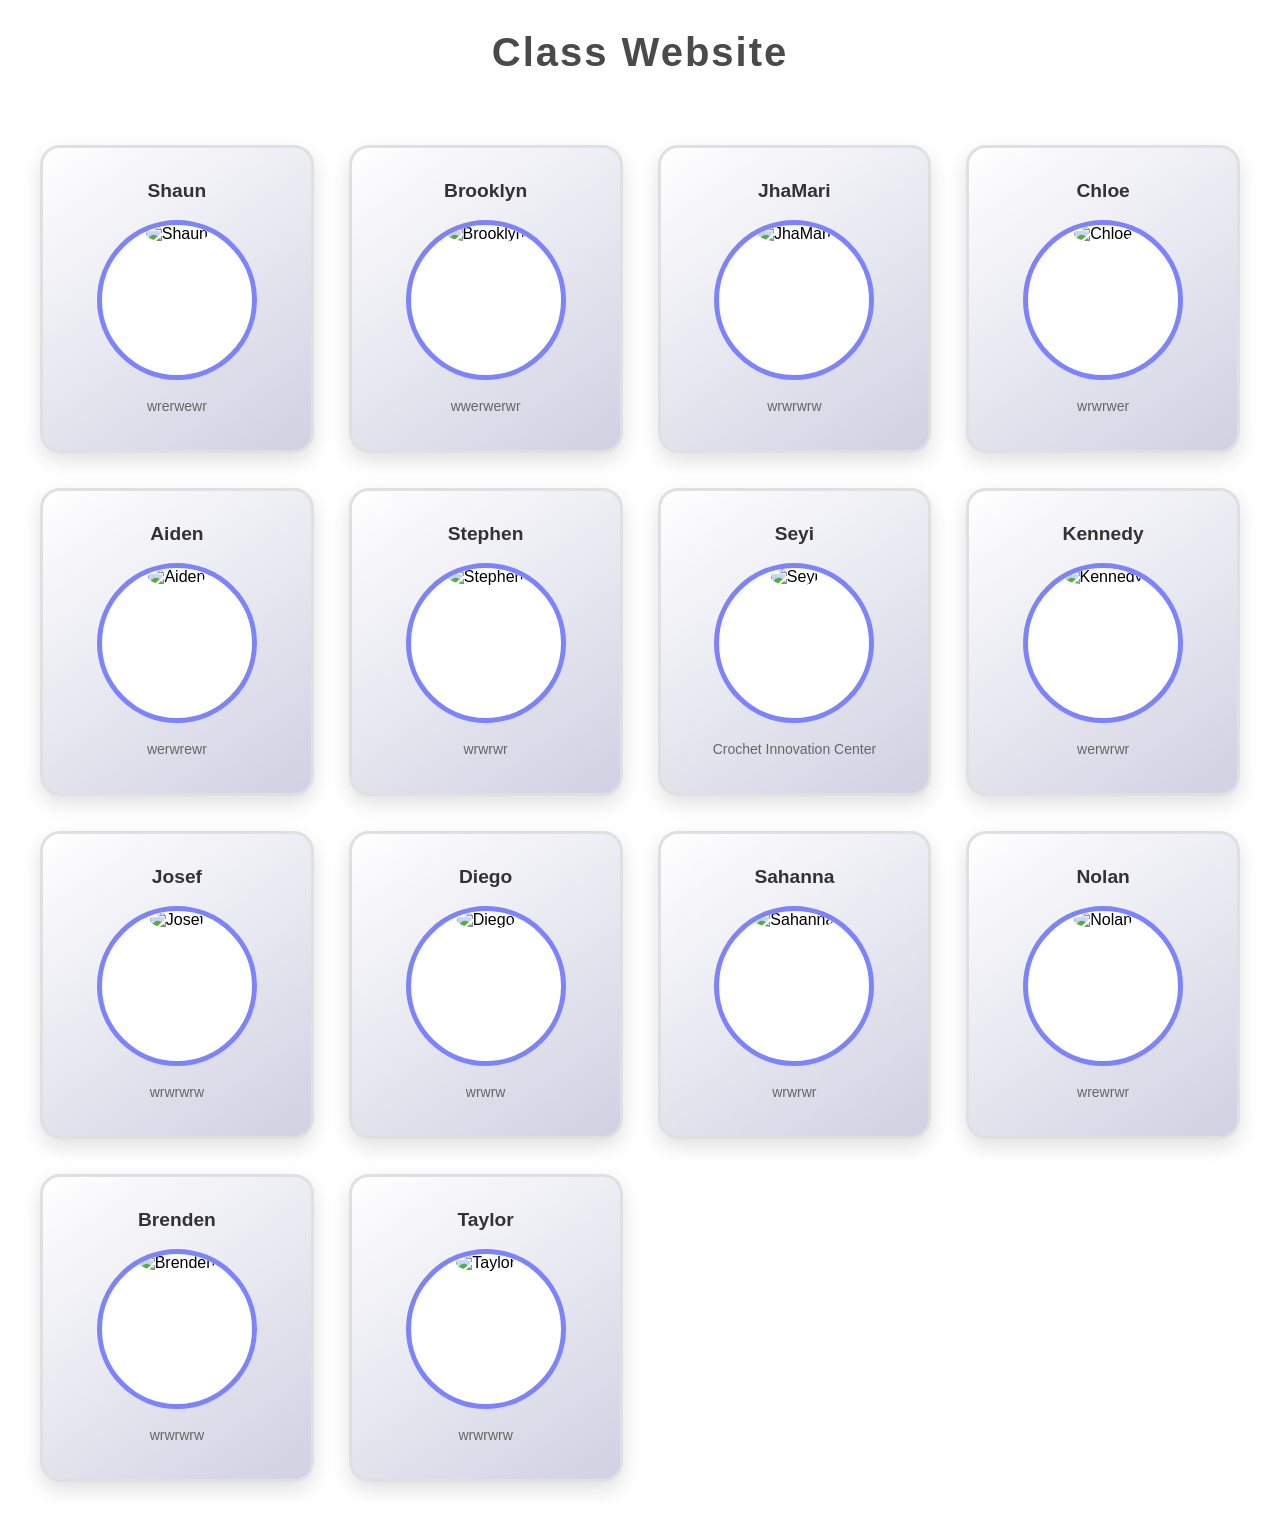
==== index.html @ e9ba4949 "fgrr" ====
<!DOCTYPE html>
<html lang="en">
<head>
    <meta charset="UTF-8">
    <meta name="viewport" content="width=device-width, initial-scale=1.0">
    <title>Class Integration</title>
    <link rel="stylesheet" href="style.css">
</head>

<body>

    <h1>Class Website</h1>

    <div class="grid-container">

        <div class="card">
            <h3>Shaun</h3>
            <a href="shaun.html">
                <div class="circle">
                    <img src="download.jpg" alt="Shaun">
                </div>
            </a>
            <p>wrerwewr</p>
        </div>

        <div class="card">
            <h3>Brooklyn</h3>
            <a href="brooklyn.html">
                <div class="circle">
                    <img src="path/to/your/image2.jpg" alt="Brooklyn">
                </div>
            </a>
            <p>wwerwerwr</p>
        </div>

        <div class="card">
            <h3>JhaMari</h3>
            <a href="jhamari.html">
                <div class="circle">
                    <img src="unnamed (1).webp" alt="JhaMari">
                </div>
            </a>
            <p>wrwrwrw</p>
        </div>

        <div class="card">
            <h3>Chloe</h3>
            <a href="chloe.html">
                <div class="circle">
                    <img src="path/to/your/image4.jpg" alt="Chloe">
                </div>
            </a>
            <p>wrwrwer</p>
        </div>

        <div class="card">
            <h3>Aiden</h3>
            <a href="aiden.html">
                <div class="circle">
                    <img src="path/to/your/image5.jpg" alt="Aiden">
                </div>
            </a>
            <p>werwrewr</p>
        </div>

        <div class="card">
            <h3>Stephen</h3>
            <a href="stephen.html">
                <div class="circle">
                    <img src="path/to/your/image6.jpg" alt="Stephen">
                </div>
            </a>
            <p>wrwrwr</p>
        </div>

        <div class="card">
            <h3>Seyi</h3>
            <a href=" https://seyibamzee.github.io/sdfsfsfd/">
                <div class="circle">
                    <img src="unnamed.jpg" alt="Seyi">
                </div>
            </a>
            <p>Crochet Innovation Center</p>
        </div>

        <div class="card">
            <h3>Kennedy</h3>
            <a href="kennedy.html">
                <div class="circle">
                    <img src="path/to/your/image8.jpg" alt="Kennedy">
                </div>
            </a>
            <p>werwrwr</p>
        </div>

        <div class="card">
            <h3>Josef</h3>
            <a href="josef.html">
                <div class="circle">
                    <img src="path/to/your/image9.jpg" alt="Josef">
                </div>
            </a>
            <p>wrwrwrw</p>
        </div>

        <div class="card">
            <h3>Diego</h3>
            <a href="diego.html">
                <div class="circle">
                    <img src="path/to/your/image10.jpg" alt="Diego">
                </div>
            </a>
            <p>wrwrw</p>
        </div>

        <div class="card">
            <h3>Sahanna</h3>
            <a href="sahanna.html">
                <div class="circle">
                    <img src="path/to/your/image11.jpg" alt="Sahanna">
                </div>
            </a>
            <p>wrwrwr</p>
        </div>

        <div class="card">
            <h3>Nolan</h3>
            <a href="nolan.html">
                <div class="circle">
                    <img src="path/to/your/image12.jpg" alt="Nolan">
                </div>
            </a>
            <p>wrewrwr</p>
        </div>

        <div class="card">
            <h3>Brenden</h3>
            <a href="brenden.html">
                <div class="circle">
                    <img src="path/to/your/image13.jpg" alt="Brenden">
                </div>
            </a>
            <p>wrwrwrw</p>
        </div>

        <div class="card">
            <h3>Taylor</h3>
            <a href="taylor.html">
                <div class="circle">
                    <img src="unnamed.webp" alt="Taylor">
                </div>
            </a>
            <p>wrwrwrw</p>
        </div>

    </div>

</body>
</html>
---- style.css ----
body {
    margin: 0;
    padding: 0;
    font-family: "Poppins", Arial, sans-serif;
    text-align: center;
}

h1 {
    margin: 30px 0;
    font-size: 2.5rem;
    color: #4a4a4a;
    letter-spacing: 2px;
}

/* Grid layout */
.grid-container {
    display: grid;
    grid-template-columns: repeat(auto-fit, minmax(220px, 1fr));
    gap: 35px;
    padding: 40px;
    max-width: 1200px;
    margin: 0 auto;
}

/* Student card */
.card {
    background: linear-gradient(145deg, #ffffff, #d0d1e2);
    padding: 22px;
    border-radius: 20px;
    border: 3px solid #e0e0e0;
    box-shadow: 0 8px 20px rgba(0, 0, 0, 0.12);
    transition: transform 0.3s ease, box-shadow 0.3s ease, border-color 0.3s ease;
}

/* Hover effect */
.card:hover {
    transform: translateY(-8px);
    box-shadow: 0 14px 30px rgba(0, 0, 0, 0.2);
    border-color: #7c83fd;
}

/* Student name */
.card h3 {
    margin: 10px 0;
    font-family: "Trebuchet MS", sans-serif;
    font-size: 1.2rem;
    color: #333;
}

.card p {
    font-size: 14px;
    color: #666;
    margin-top: 12px;
}

/* Circle  */
.circle {
    width: 150px;
    height: 150px;
    border-radius: 50%;
    overflow: hidden;
    margin: 18px auto;
    border: 5px solid #7c83fd;
    background-color: #fff;
}

/* Image inside circle */
.circle img {
    width: 100%;
    height: 100%;
    object-fit: cover;
    border-radius: 50%;
    transition: transform 0.3s ease;
}

/* Image hover */
.card:hover .circle img {
    transform: scale(1.1);
}

/* Link cleanup */
a {
    text-decoration: none;
    color: inherit;
}
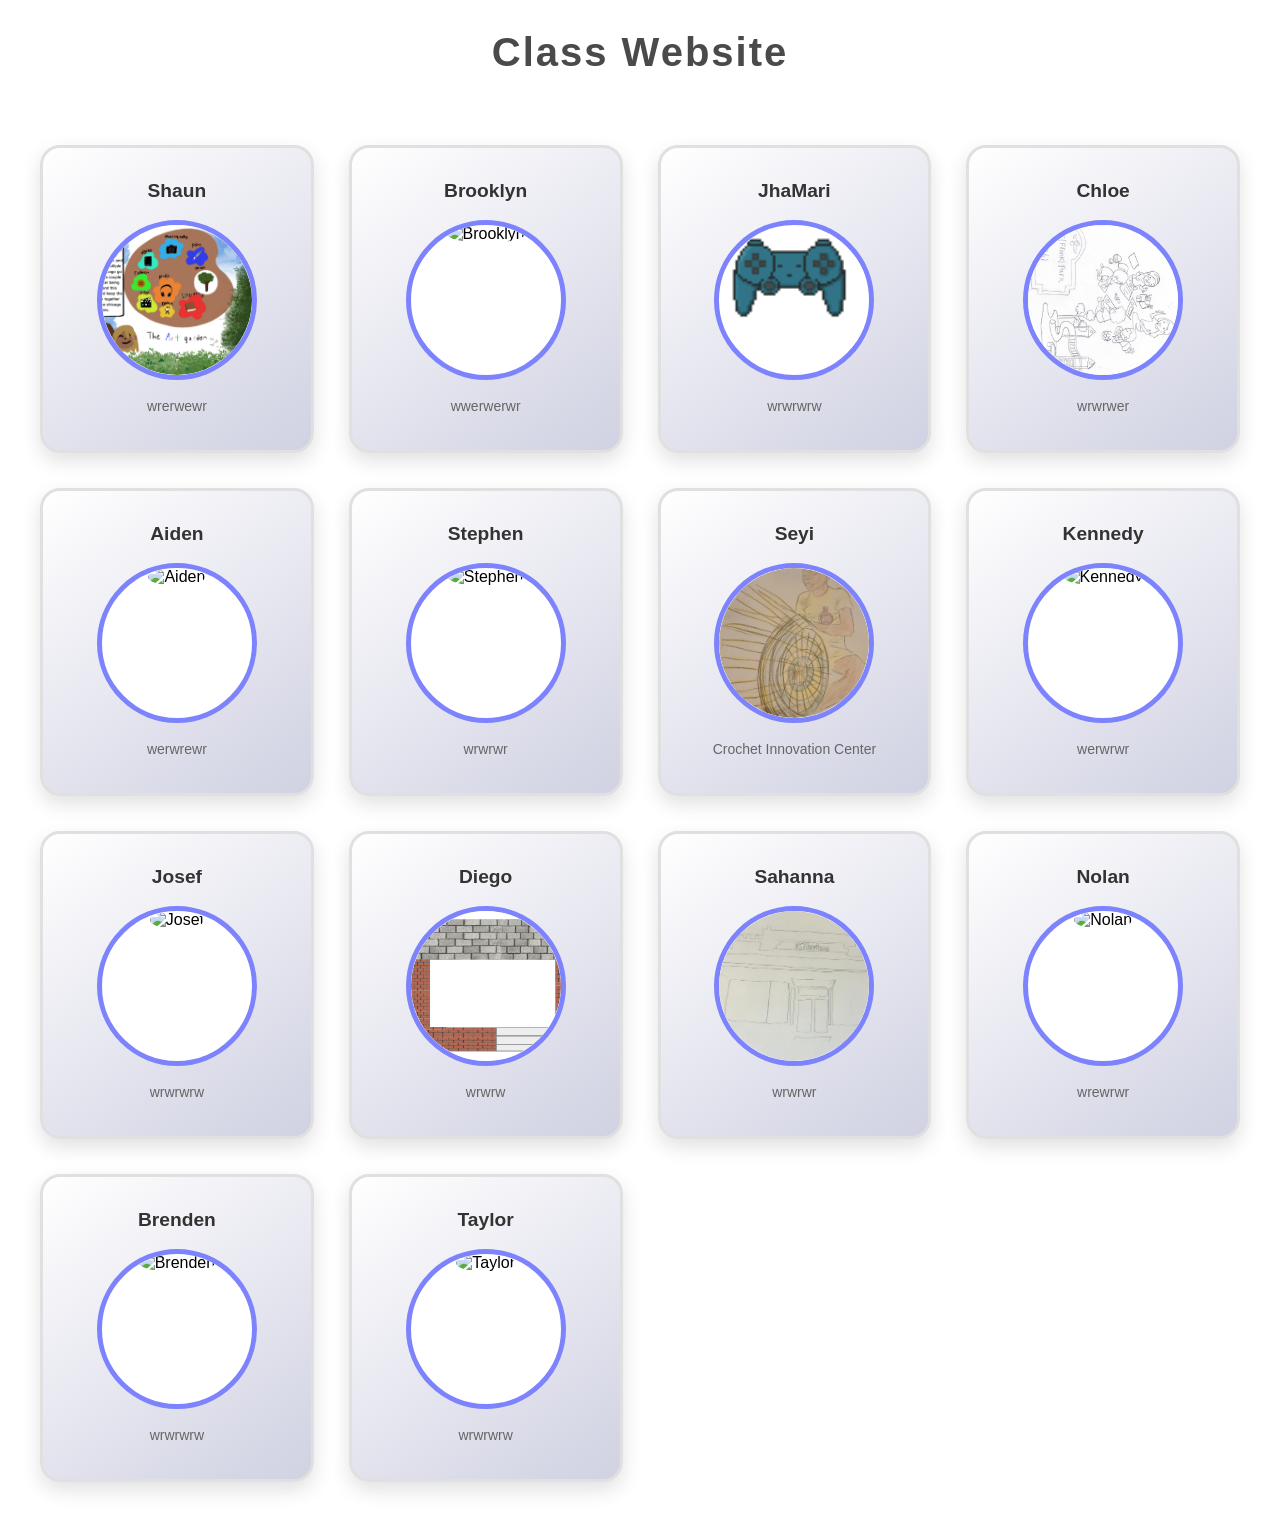
==== commit dce8f33e: "rrrdd" ====
--- a/index.html
+++ b/index.html
@@ -17,7 +17,7 @@
             <h3>Shaun</h3>
             <a href="shaun.html">
                 <div class="circle">
-                    <img src="download.jpg" alt="Shaun">
+                    <img src="shaunsdrawing.jpg" alt="Shaun">
                 </div>
             </a>
             <p>wrerwewr</p>
@@ -35,9 +35,9 @@
 
         <div class="card">
             <h3>JhaMari</h3>
-            <a href="jhamari.html">
+            <a href="https://brazierjhamari.github.io/CooperHewitt/">
                 <div class="circle">
-                    <img src="unnamed (1).webp" alt="JhaMari">
+                    <img src="JhaMari.png" alt="JhaMari">
                 </div>
             </a>
             <p>wrwrwrw</p>
@@ -45,9 +45,9 @@
 
         <div class="card">
             <h3>Chloe</h3>
-            <a href="chloe.html">
+            <a href="https://ccbutler24.github.io/desgin/">
                 <div class="circle">
-                    <img src="path/to/your/image4.jpg" alt="Chloe">
+                    <img src="chloe.png" alt="Chloe">
                 </div>
             </a>
             <p>wrwrwer</p>
@@ -77,7 +77,7 @@
             <h3>Seyi</h3>
             <a href=" https://seyibamzee.github.io/sdfsfsfd/">
                 <div class="circle">
-                    <img src="unnamed.jpg" alt="Seyi">
+                    <img src="Seyi.jpg" alt="Seyi">
                 </div>
             </a>
             <p>Crochet Innovation Center</p>
@@ -105,9 +105,9 @@
 
         <div class="card">
             <h3>Diego</h3>
-            <a href="diego.html">
+            <a href="https://diego0896.github.io/improved-cod/">
                 <div class="circle">
-                    <img src="path/to/your/image10.jpg" alt="Diego">
+                    <img src="diego.png" alt="Diego">
                 </div>
             </a>
             <p>wrwrw</p>
@@ -115,9 +115,9 @@
 
         <div class="card">
             <h3>Sahanna</h3>
-            <a href="sahanna.html">
+            <a href="https://smyles4.github.io/boygirl/">
                 <div class="circle">
-                    <img src="path/to/your/image11.jpg" alt="Sahanna">
+                    <img src="sahanna.jpeg" alt="Sahanna">
                 </div>
             </a>
             <p>wrwrwr</p>
--- a/style.css
+++ b/style.css
@@ -83,3 +83,4 @@
     text-decoration: none;
     color: inherit;
 }
+
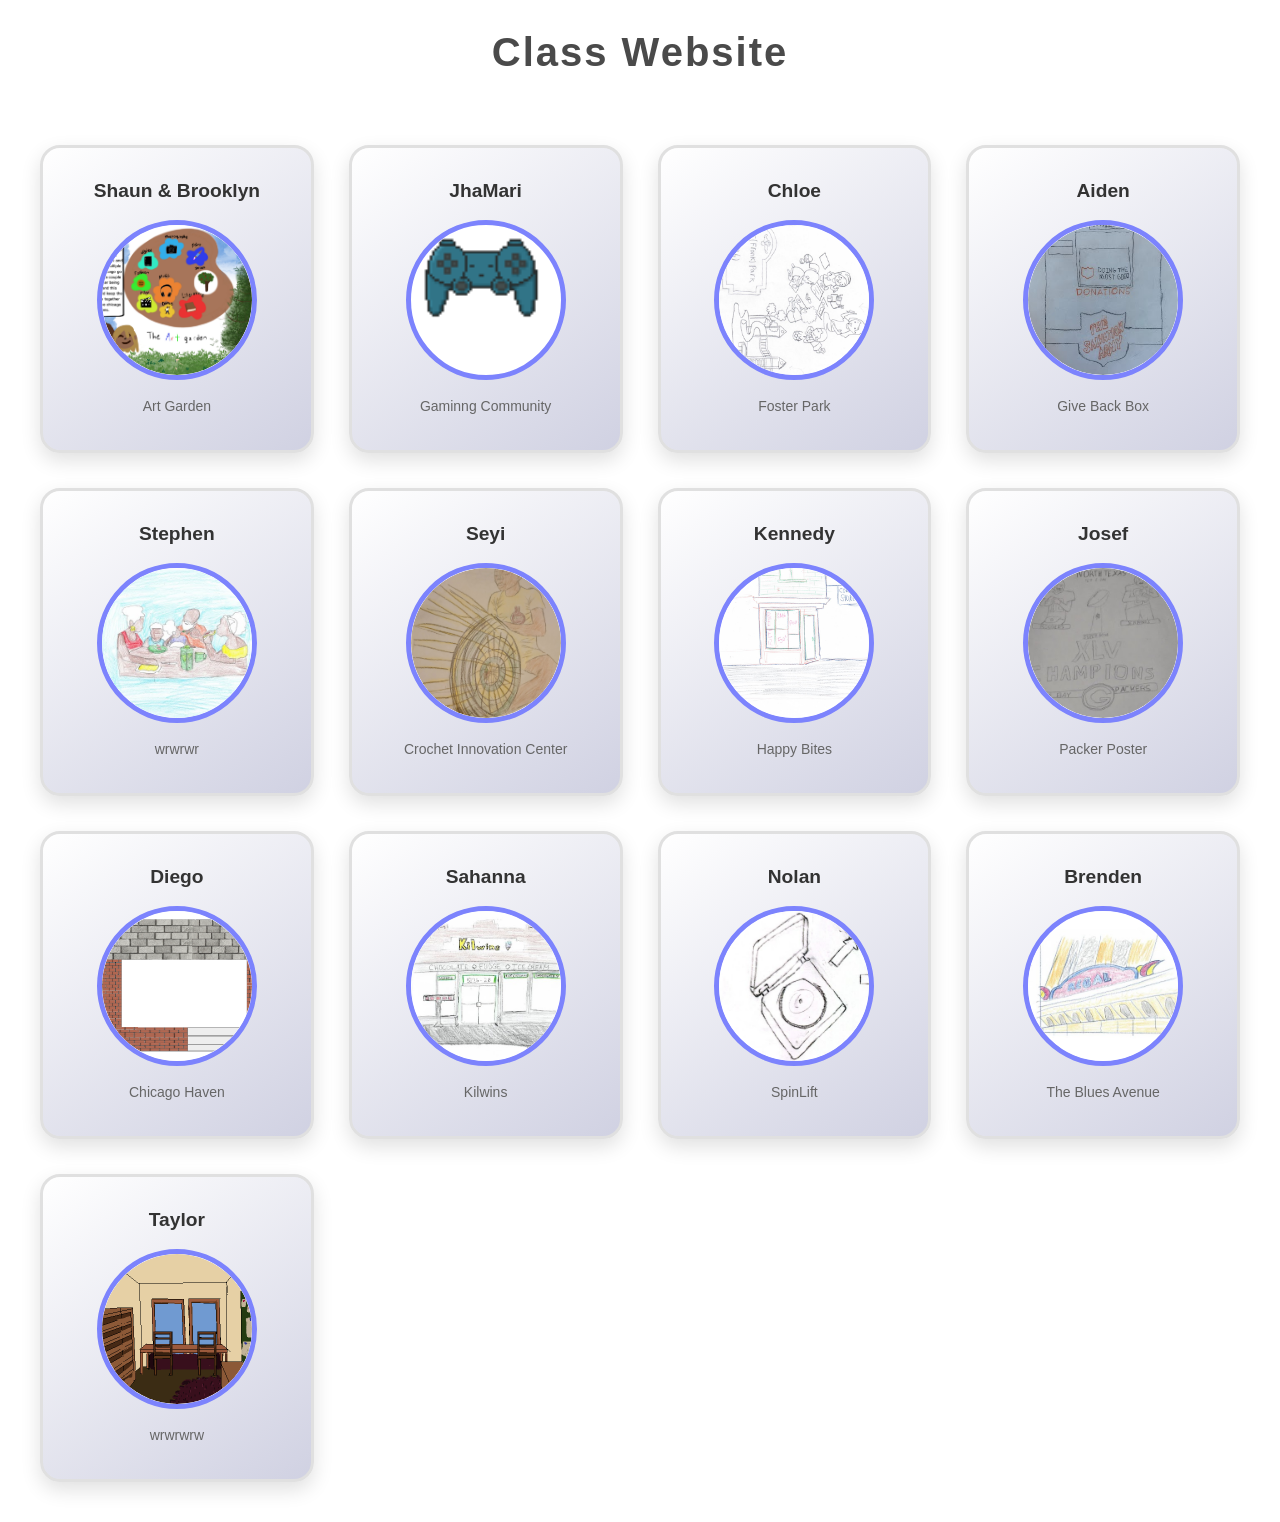
==== commit e9bcbb18: "dddfd" ====
--- a/index.html
+++ b/index.html
@@ -8,30 +8,20 @@
 </head>
 
 <body>
-
     <h1>Class Website</h1>
 
     <div class="grid-container">
 
         <div class="card">
-            <h3>Shaun</h3>
-            <a href="shaun.html">
+            <h3>Shaun & Brooklyn</h3>
+            <a href="https://shauniqua1.github.io/cooper/">
                 <div class="circle">
                     <img src="shaunsdrawing.jpg" alt="Shaun">
                 </div>
             </a>
-            <p>wrerwewr</p>
+            <p>Art Garden</p>
         </div>
 
-        <div class="card">
-            <h3>Brooklyn</h3>
-            <a href="brooklyn.html">
-                <div class="circle">
-                    <img src="path/to/your/image2.jpg" alt="Brooklyn">
-                </div>
-            </a>
-            <p>wwerwerwr</p>
-        </div>
 
         <div class="card">
             <h3>JhaMari</h3>
@@ -40,7 +30,7 @@
                     <img src="JhaMari.png" alt="JhaMari">
                 </div>
             </a>
-            <p>wrwrwrw</p>
+            <p>Gaminng Community</p>
         </div>
 
         <div class="card">
@@ -50,24 +40,24 @@
                     <img src="chloe.png" alt="Chloe">
                 </div>
             </a>
-            <p>wrwrwer</p>
+            <p>Foster Park</p>
         </div>
 
         <div class="card">
             <h3>Aiden</h3>
-            <a href="aiden.html">
+            <a href="https://agcoleman.github.io/Random/">
                 <div class="circle">
-                    <img src="path/to/your/image5.jpg" alt="Aiden">
+                    <img src="aiden.jpg" alt="Aiden">
                 </div>
             </a>
-            <p>werwrewr</p>
+            <p>Give Back Box </p>
         </div>
 
         <div class="card">
             <h3>Stephen</h3>
-            <a href="stephen.html">
+            <a href="https://sedwards26.github.io/Cheese/">
                 <div class="circle">
-                    <img src="path/to/your/image6.jpg" alt="Stephen">
+                    <img src="stephen.jpg" alt="Stephen">
                 </div>
             </a>
             <p>wrwrwr</p>
@@ -85,22 +75,22 @@
 
         <div class="card">
             <h3>Kennedy</h3>
-            <a href="kennedy.html">
+            <a href="https://kdgrooms.github.io/happybites/">
                 <div class="circle">
-                    <img src="path/to/your/image8.jpg" alt="Kennedy">
+                    <img src="kennedy.png" alt="Kennedy">
                 </div>
             </a>
-            <p>werwrwr</p>
+            <p>Happy Bites</p>
         </div>
 
         <div class="card">
             <h3>Josef</h3>
-            <a href="josef.html">
+            <a href="https://jdhainds.github.io/codespaces-hewitt/">
                 <div class="circle">
-                    <img src="path/to/your/image9.jpg" alt="Josef">
+                    <img src="josef.jpg" alt="Josef">
                 </div>
             </a>
-            <p>wrwrwrw</p>
+            <p>Packer Poster</p>
         </div>
 
         <div class="card">
@@ -110,44 +100,44 @@
                     <img src="diego.png" alt="Diego">
                 </div>
             </a>
-            <p>wrwrw</p>
+            <p>Chicago Haven</p>
         </div>
 
         <div class="card">
             <h3>Sahanna</h3>
             <a href="https://smyles4.github.io/boygirl/">
                 <div class="circle">
-                    <img src="sahanna.jpeg" alt="Sahanna">
+                    <img src="sahanna.jpg" alt="Sahanna">
                 </div>
             </a>
-            <p>wrwrwr</p>
+            <p>Kilwins</p>
         </div>
 
         <div class="card">
             <h3>Nolan</h3>
-            <a href="nolan.html">
+            <a href="https://nolanr1120.github.io/cooper-hewitt/">
                 <div class="circle">
-                    <img src="path/to/your/image12.jpg" alt="Nolan">
+                    <img src="nolan.jpg" alt="Nolan">
                 </div>
             </a>
-            <p>wrewrwr</p>
+            <p>SpinLift</p>
         </div>
 
         <div class="card">
             <h3>Brenden</h3>
-            <a href="brenden.html">
+            <a href="https://brendenbean.github.io/studious-enigma/">
                 <div class="circle">
-                    <img src="path/to/your/image13.jpg" alt="Brenden">
+                    <img src="brenden.jpg" alt="Brenden">
                 </div>
             </a>
-            <p>wrwrwrw</p>
+            <p>The Blues Avenue</p>
         </div>
 
         <div class="card">
             <h3>Taylor</h3>
-            <a href="taylor.html">
+            <a href="https://tay78.github.io/project/">
                 <div class="circle">
-                    <img src="unnamed.webp" alt="Taylor">
+                    <img src="taylor.png" alt="Taylor">
                 </div>
             </a>
             <p>wrwrwrw</p>
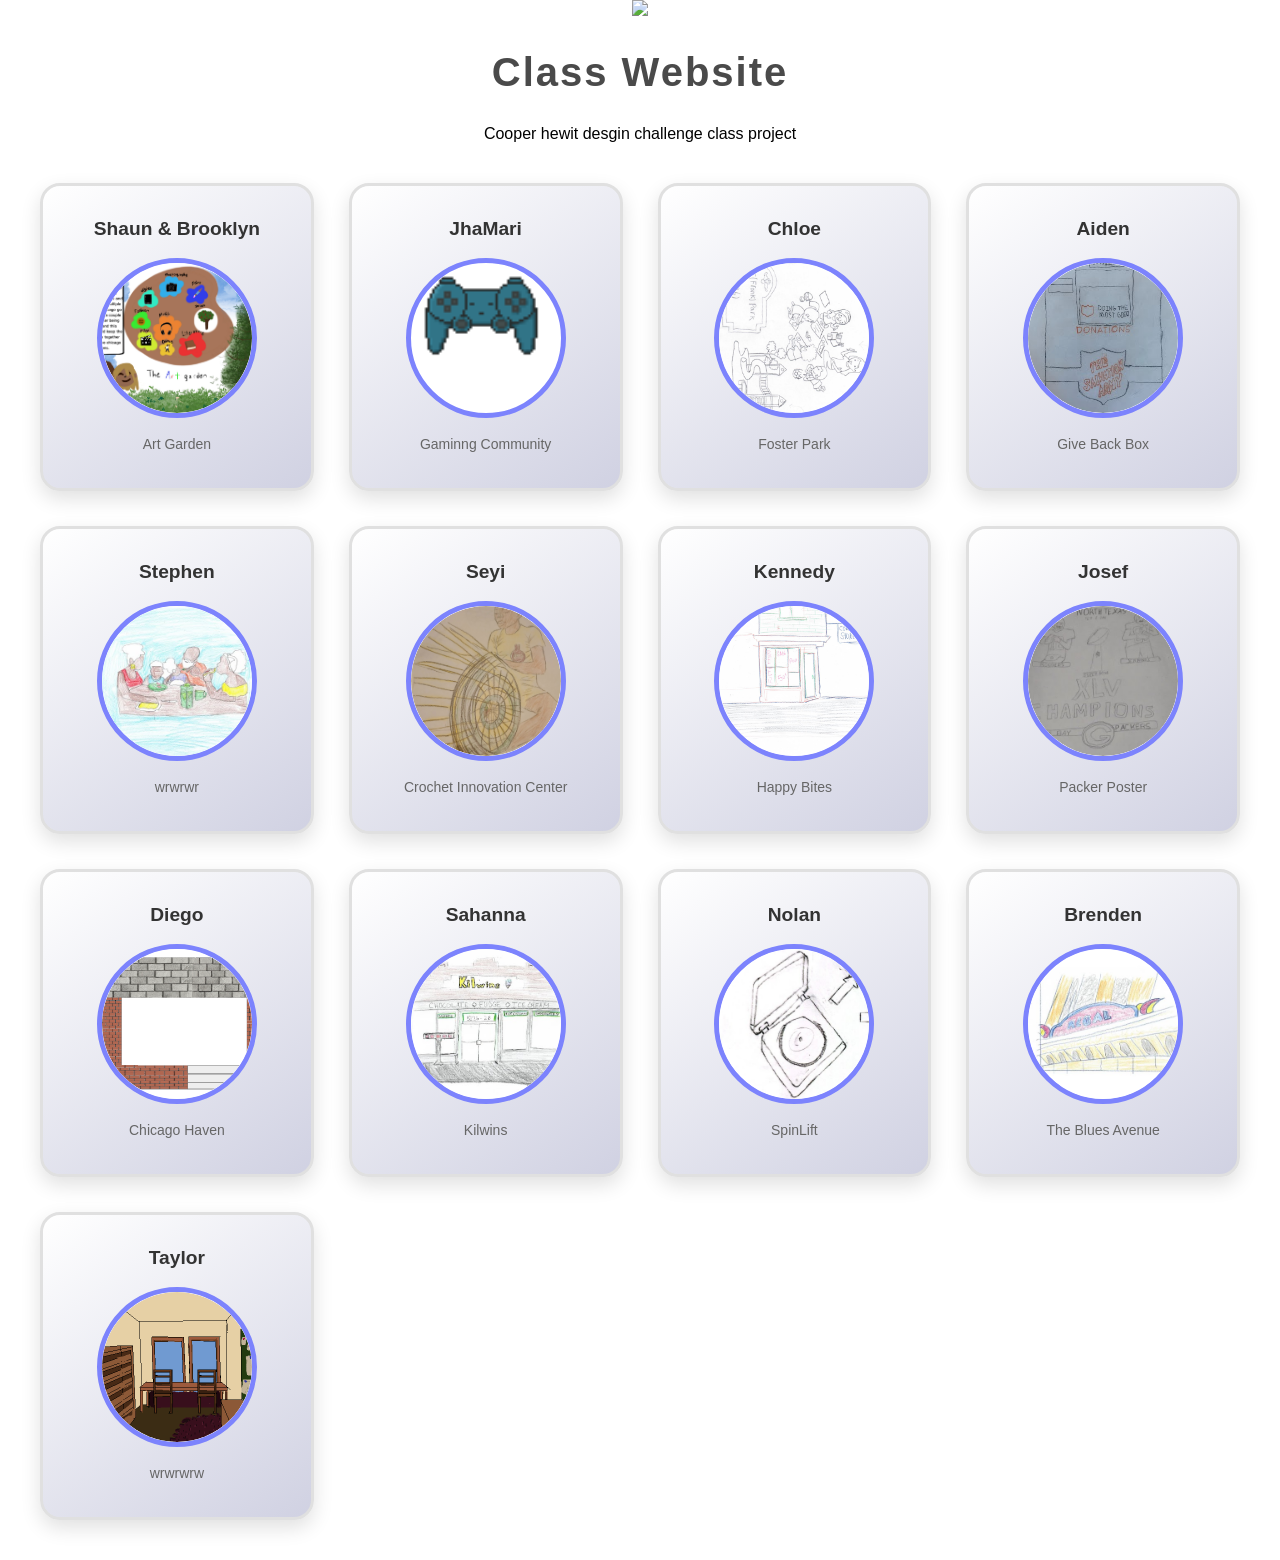
==== commit c4742768: "dddc" ====
--- a/index.html
+++ b/index.html
@@ -8,13 +8,15 @@
 </head>
 
 <body>
+    <a  href="https://seyibamzee.github.io/codespaces-blank-class-project/"><img class="shaunat" src="https://cdn-icons-png.flaticon.com/256/25/25694.png"&gt;>
+        </a>
     <h1>Class Website</h1>
-
+<a herf ="https://www.cooperhewitt.org/design-competition-design-challenge/">Cooper hewit desgin challenge class project</a>
     <div class="grid-container">
 
         <div class="card">
             <h3>Shaun & Brooklyn</h3>
-            <a href="https://shauniqua1.github.io/cooper/">
+            <a href="https://shauniqua1.github.io/cooperhewitt/">
                 <div class="circle">
                     <img src="shaunsdrawing.jpg" alt="Shaun">
                 </div>
--- a/style.css
+++ b/style.css
@@ -83,4 +83,7 @@
     text-decoration: none;
     color: inherit;
 }
-
+.shaunat{width: 40px;position: sticky; top: 0;  z-index: 1000; }
+.shaunat:hover {
+  cursor: pointer;
+}
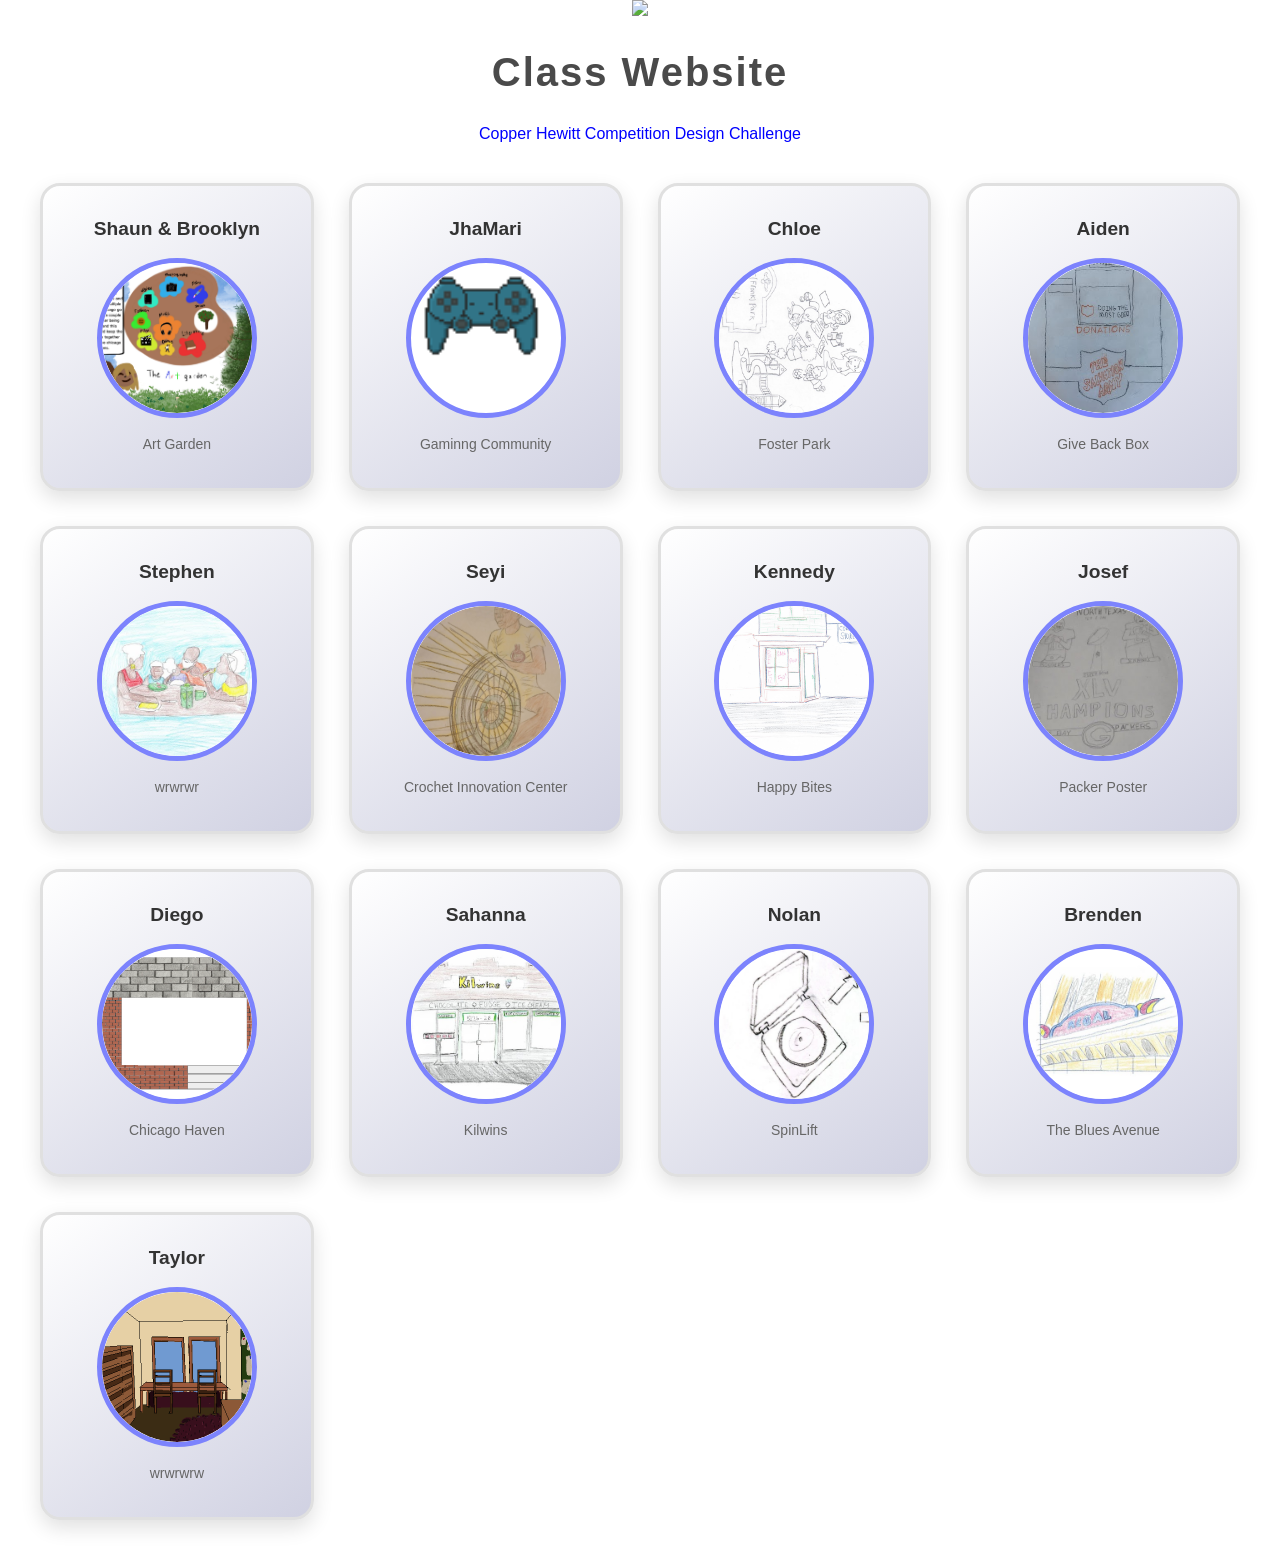
==== commit d4a791e5: "ccc6yy6" ====
--- a/index.html
+++ b/index.html
@@ -11,7 +11,7 @@
     <a  href="https://seyibamzee.github.io/codespaces-blank-class-project/"><img class="shaunat" src="https://cdn-icons-png.flaticon.com/256/25/25694.png"&gt;>
         </a>
     <h1>Class Website</h1>
-<a herf ="https://www.cooperhewitt.org/design-competition-design-challenge/">Cooper hewit desgin challenge class project</a>
+<a href="https://www.cooperhewitt.org/design-competition-design-challenge/">Copper Hewitt Competition Design Challenge</a>
     <div class="grid-container">
 
         <div class="card">
--- a/style.css
+++ b/style.css
@@ -87,3 +87,6 @@
 .shaunat:hover {
   cursor: pointer;
 }
+a{
+color: blue
+}
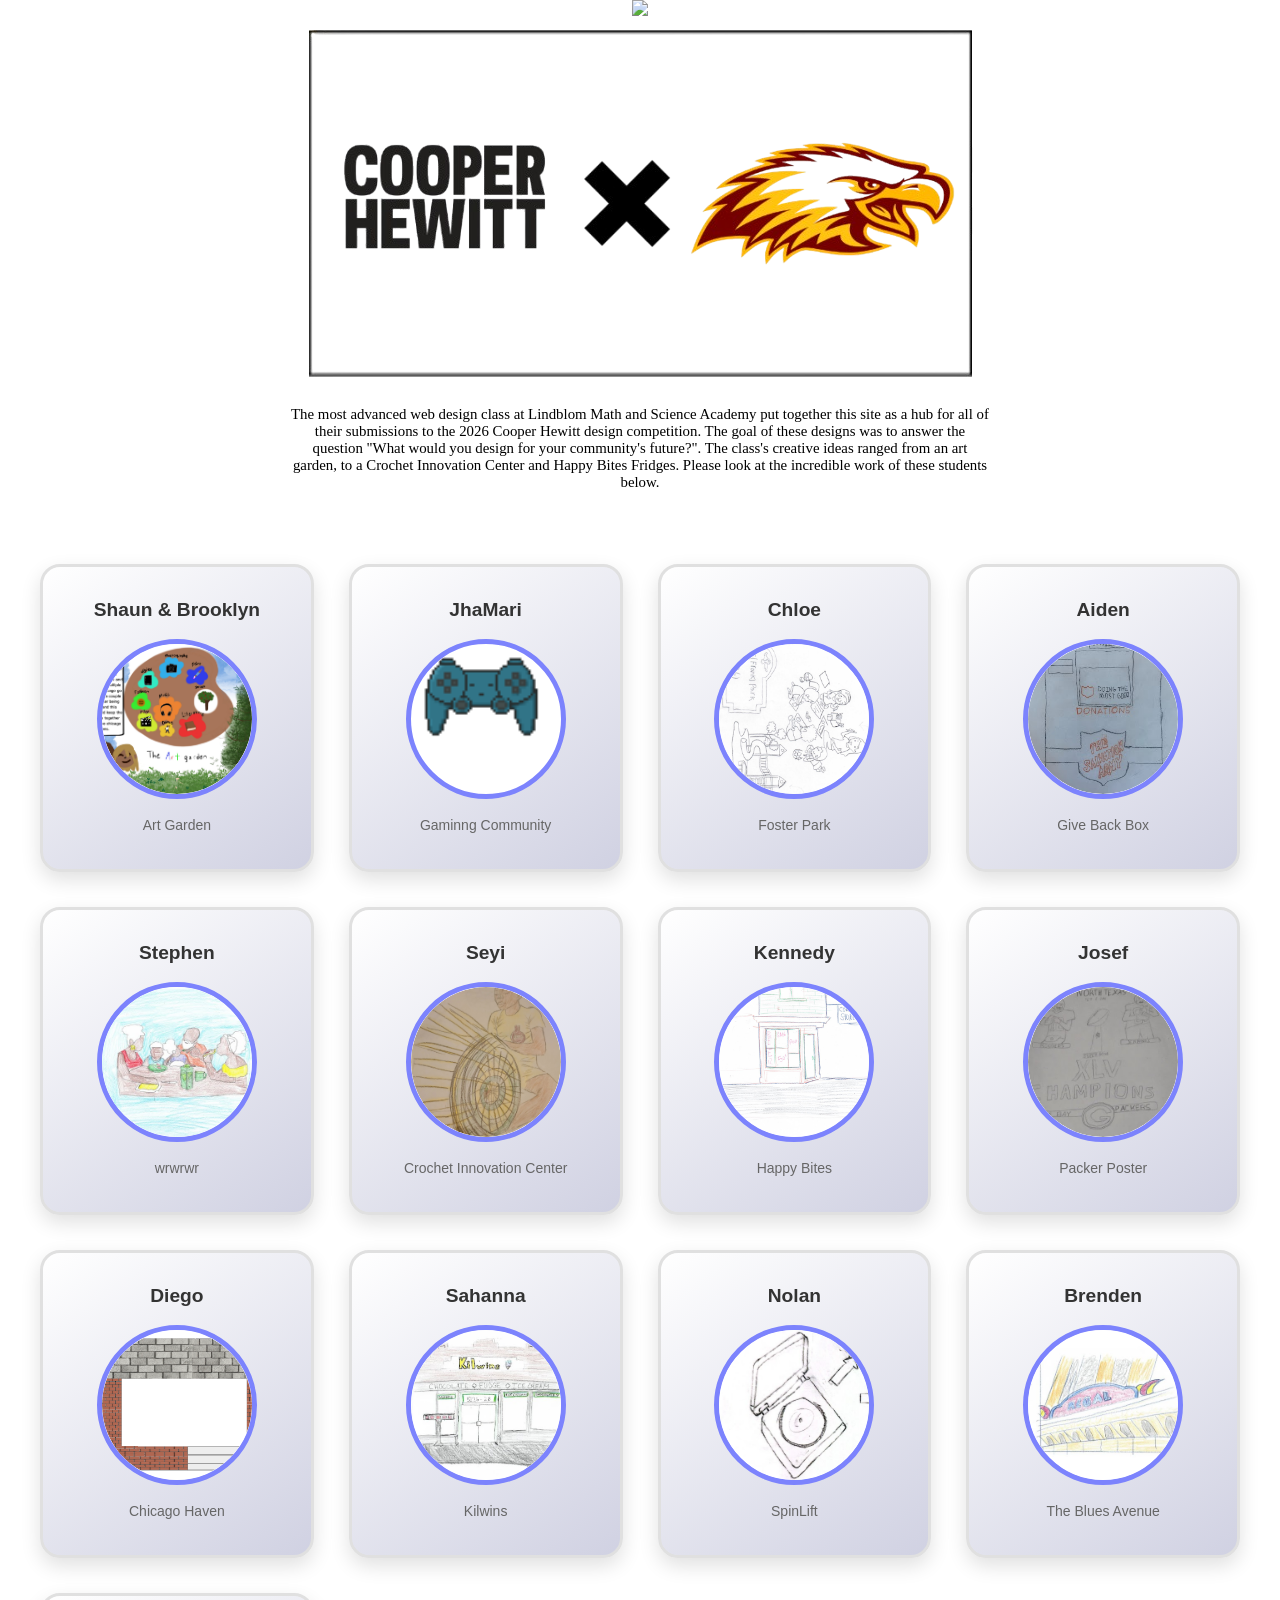
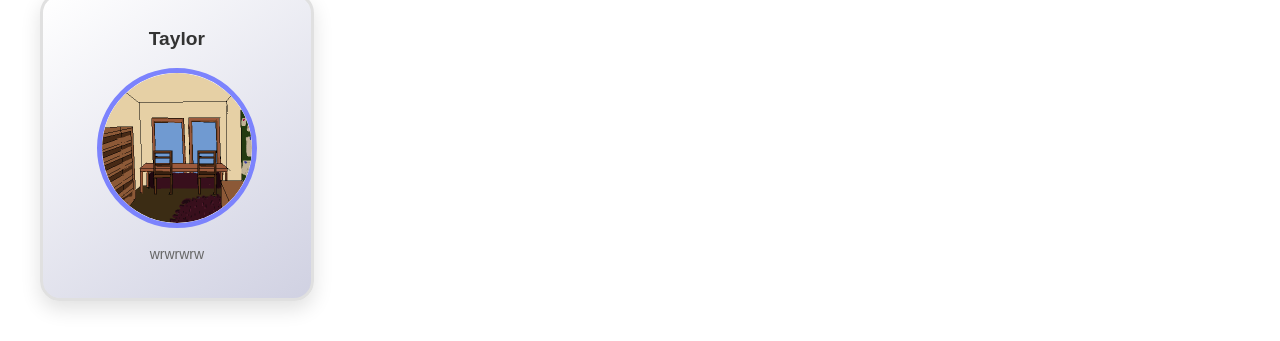
==== commit 8903b3c3: "y7ytt" ====
--- a/index.html
+++ b/index.html
@@ -8,10 +8,17 @@
 </head>
 
 <body>
-    <a  href="https://seyibamzee.github.io/codespaces-blank-class-project/"><img class="shaunat" src="https://cdn-icons-png.flaticon.com/256/25/25694.png"&gt;>
+    <div class="top">
+
+    <a  href="https://seyibamzee.github.io/codespaces-blank-class-project/"><img class="shaunat" src="https://cdn-icons-png.flaticon.com/256/25/25694.png"><br> </a>
+        <a href="https://www.cooperhewitt.org/design-competition-design-challenge/">
+        <img src="logos.png">
         </a>
-    <h1>Class Website</h1>
-<a href="https://www.cooperhewitt.org/design-competition-design-challenge/">Copper Hewitt Competition Design Challenge</a>
+<p class="caption"> The most advanced web design class at Lindblom Math and Science Academy put together this site as a hub for all of their submissions to the 2026 Cooper Hewitt design competition. The goal of these designs was to answer the question "What would you design for your community's future?". The class's creative ideas ranged from an art garden, to a Crochet Innovation Center and Happy Bites Fridges. Please look at the incredible work of these students below.</p>
+        <br>
+       
+    </div>
+
     <div class="grid-container">
 
         <div class="card">
--- a/style.css
+++ b/style.css
@@ -89,4 +89,19 @@
 }
 a{
 color: blue
+}
+.caption{
+    width:700px;
+     display: flex;
+  justify-content: center; 
+  align-items: center; 
+  font-family: Georgia, 'Times New Roman', Times, serif;
+  font-weight: 525;
+font-size: 1.65vh;
+}
+
+.top{display: flex;
+  justify-content: center; 
+  align-items: center; 
+  flex-direction: column;
 }
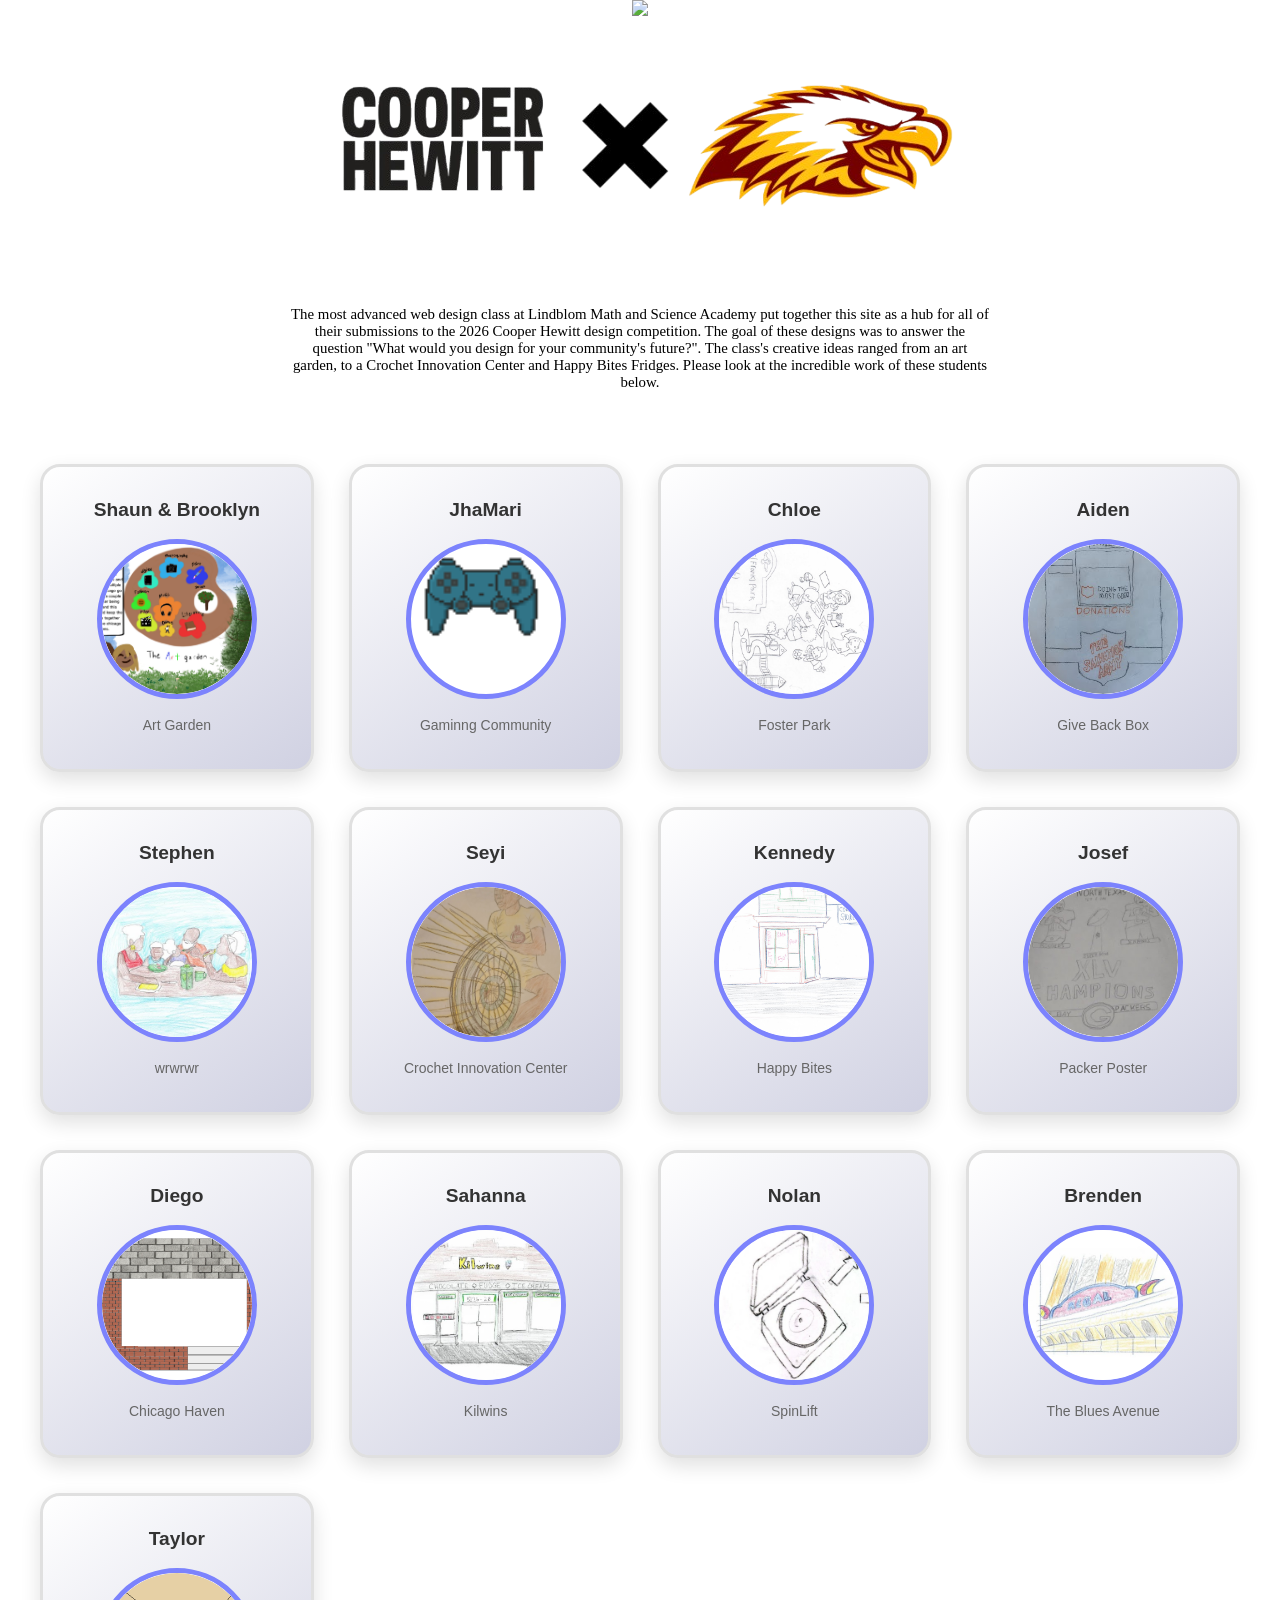
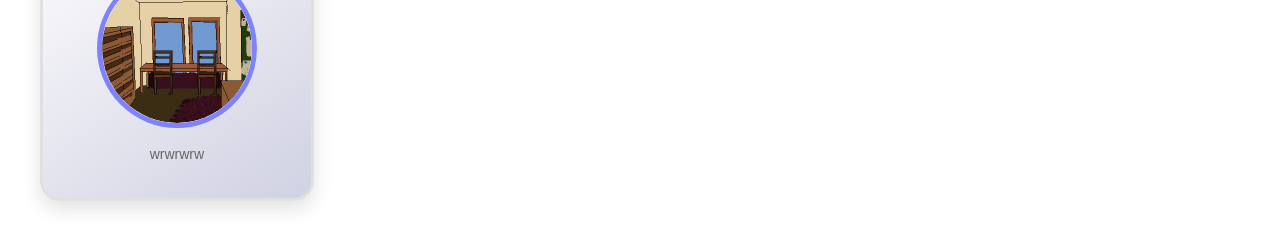
==== commit 19e87bdb: "tttxcx" ====
--- a/index.html
+++ b/index.html
@@ -12,7 +12,7 @@
 
     <a  href="https://seyibamzee.github.io/codespaces-blank-class-project/"><img class="shaunat" src="https://cdn-icons-png.flaticon.com/256/25/25694.png"><br> </a>
         <a href="https://www.cooperhewitt.org/design-competition-design-challenge/">
-        <img src="logos.png">
+        <img src="logoss.png">
         </a>
 <p class="caption"> The most advanced web design class at Lindblom Math and Science Academy put together this site as a hub for all of their submissions to the 2026 Cooper Hewitt design competition. The goal of these designs was to answer the question "What would you design for your community's future?". The class's creative ideas ranged from an art garden, to a Crochet Innovation Center and Happy Bites Fridges. Please look at the incredible work of these students below.</p>
         <br>
